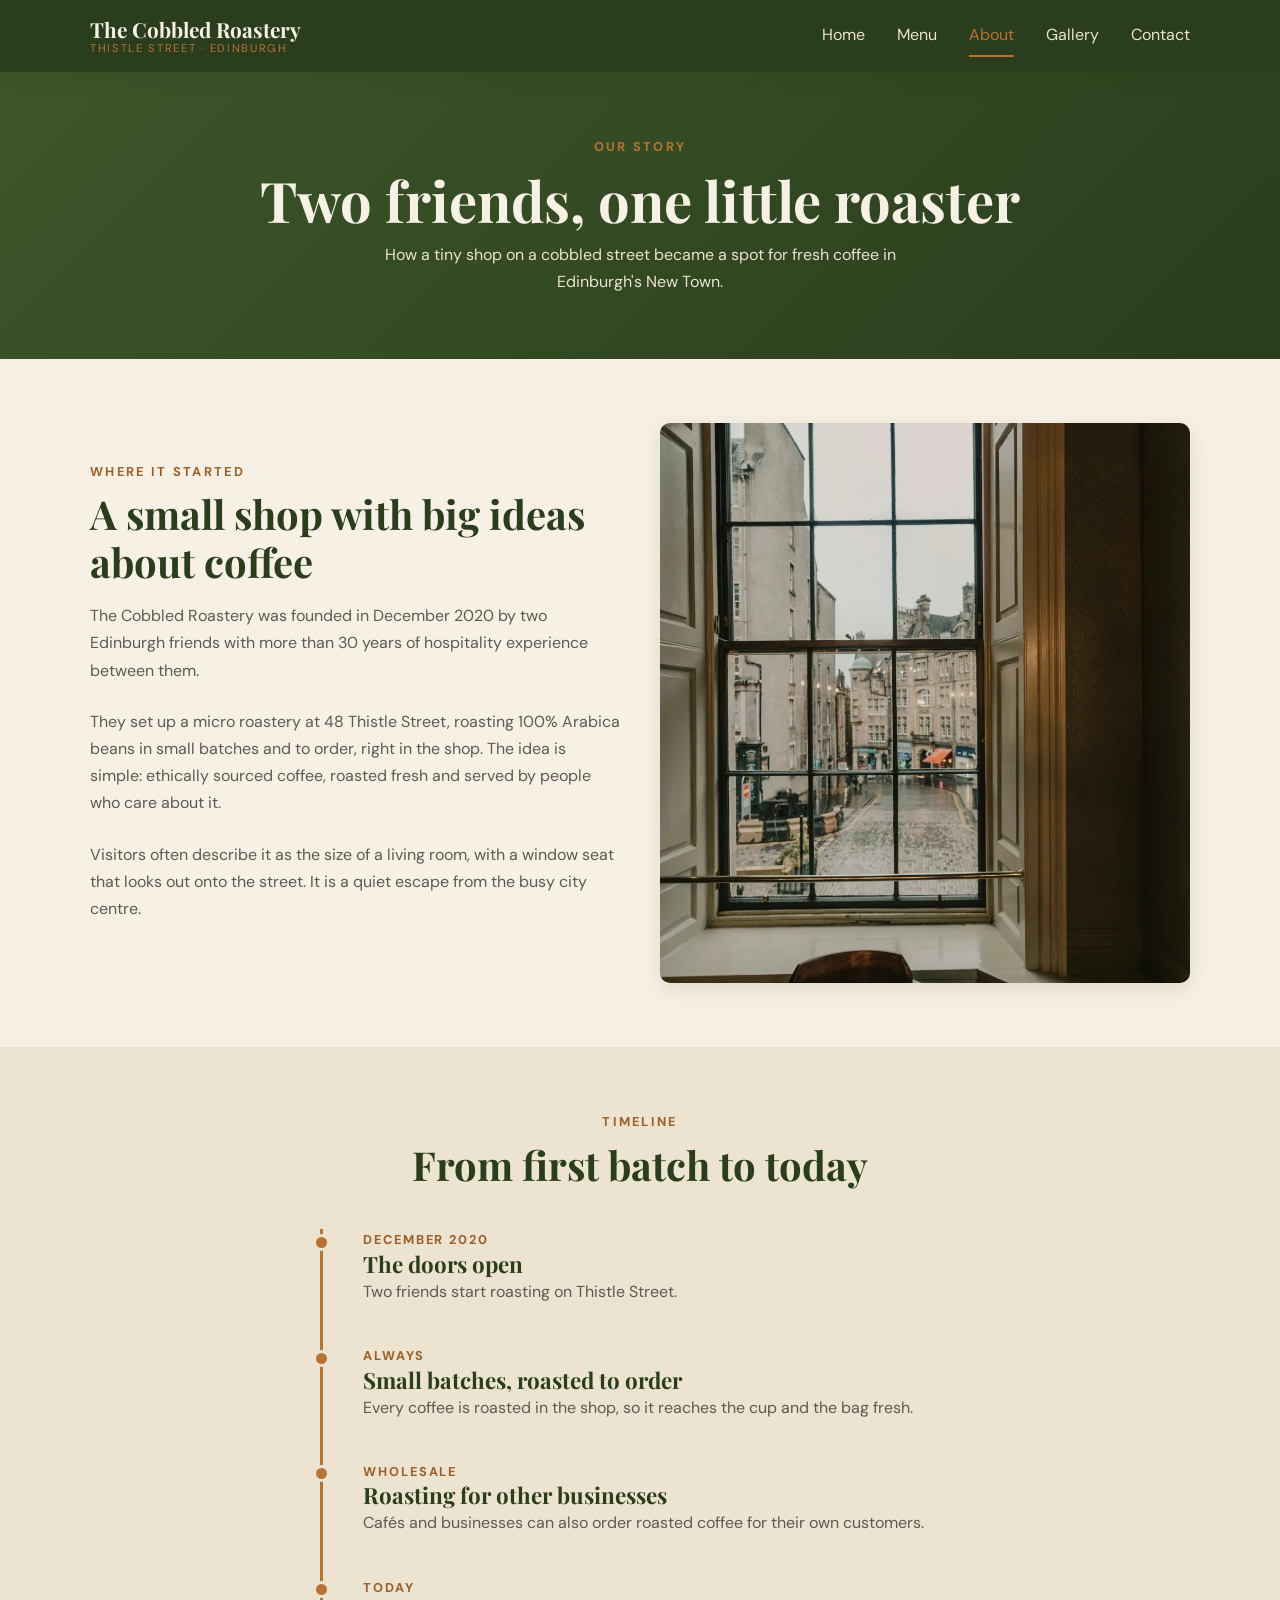
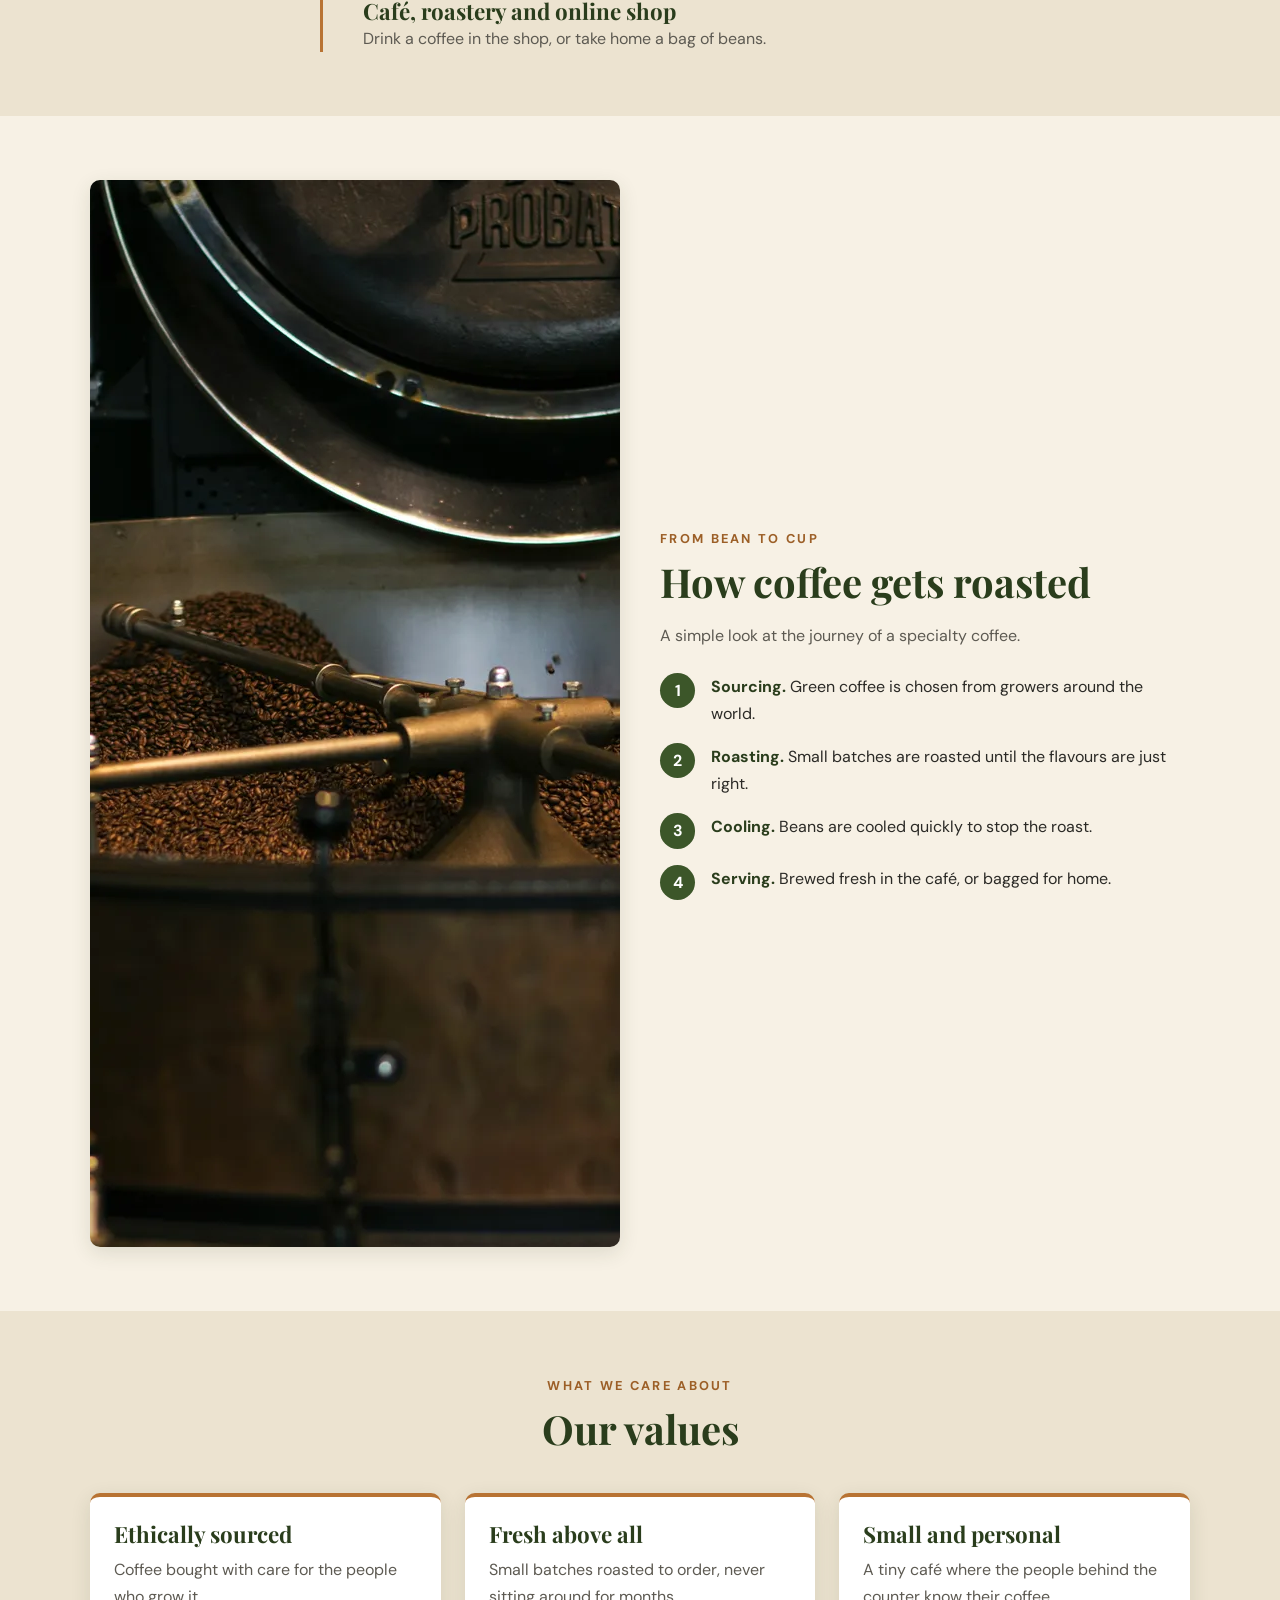
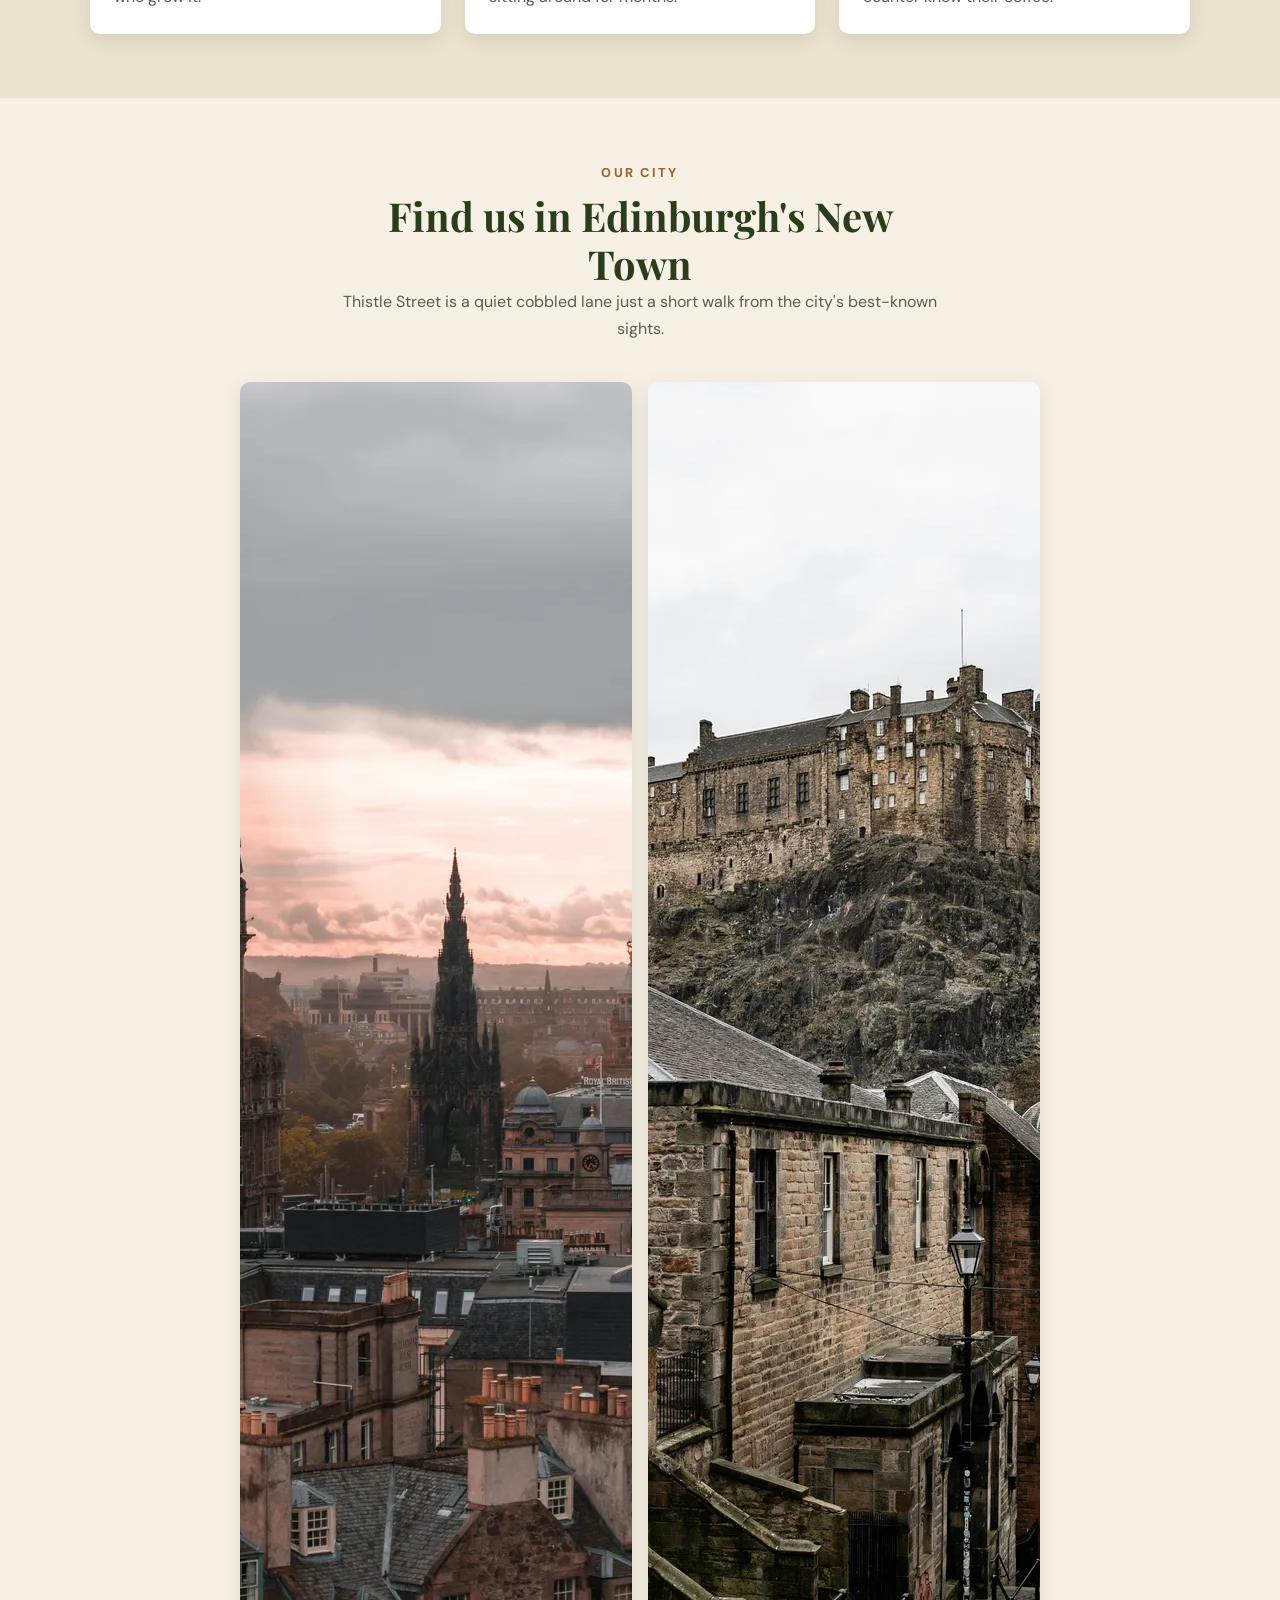
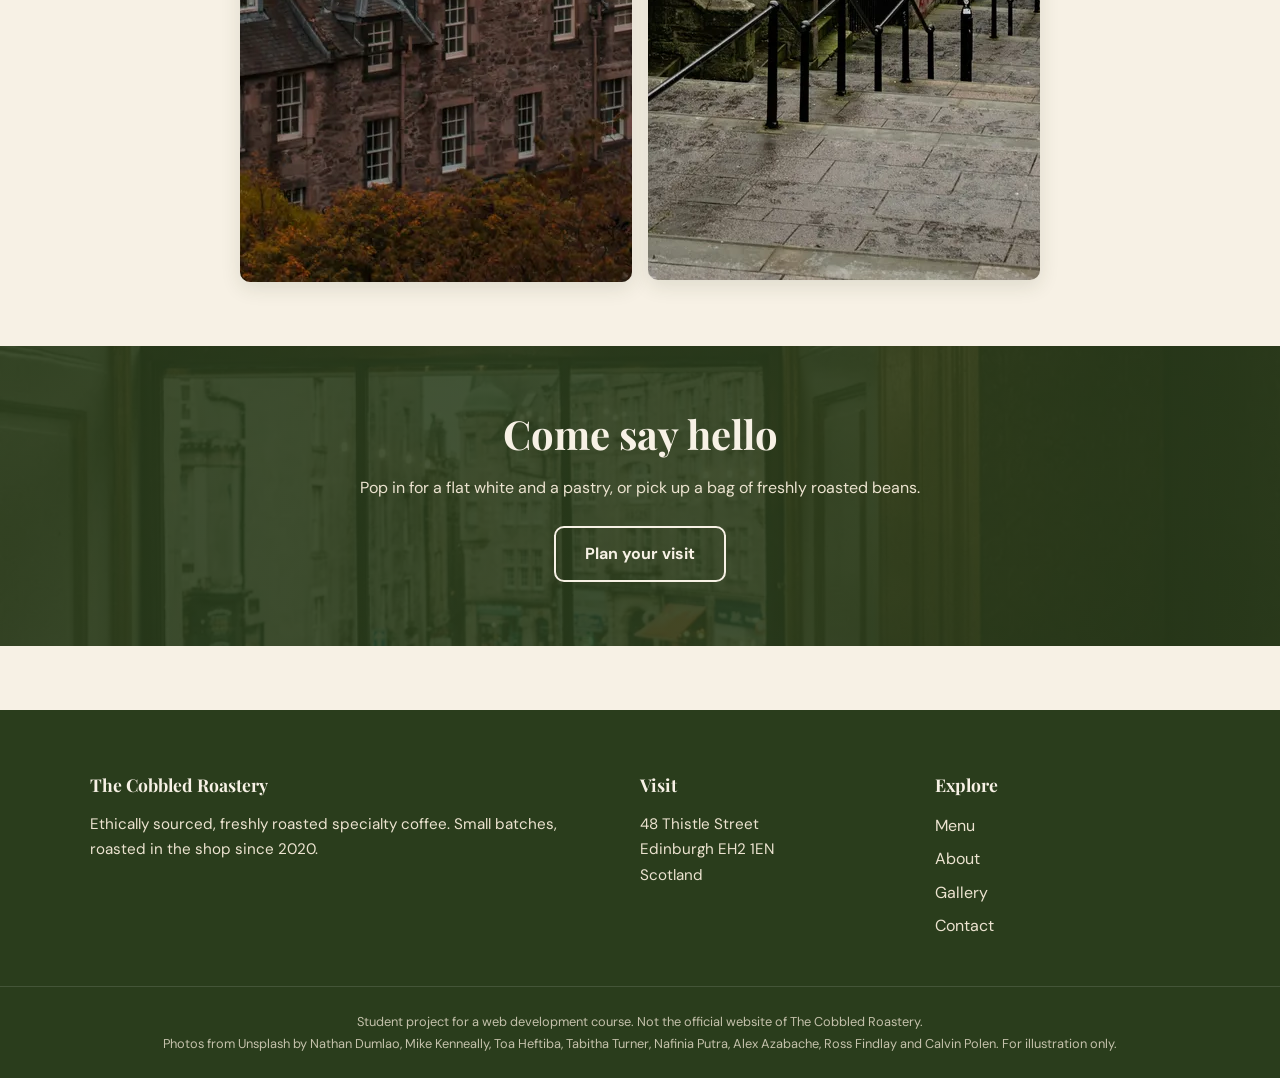
==== about.html @ 69ea2d28 "Add gallery page with CSS-only lightbox" ====
<!DOCTYPE html>
<html lang="en">
<head>
  <meta charset="UTF-8">
  <meta name="viewport" content="width=device-width, initial-scale=1.0">
  <meta name="description" content="The story of The Cobbled Roastery: a micro roastery and café on Thistle Street, Edinburgh, founded in 2020.">
  <title>About | The Cobbled Roastery</title>

  <link rel="preconnect" href="https://fonts.googleapis.com">
  <link rel="preconnect" href="https://fonts.gstatic.com" crossorigin>
  <link href="https://fonts.googleapis.com/css2?family=DM+Sans:wght@400;500;700&family=Playfair+Display:wght@500;700&display=swap" rel="stylesheet">

  <link rel="stylesheet" href="css/style.css">
</head>
<body>
  <a href="#main" class="skip-link">Skip to content</a>

  <header class="site-header">
    <div class="container nav">
      <a href="index.html" class="logo">
        <span class="logo__name">The Cobbled Roastery</span>
        <span class="logo__tag">Thistle Street · Edinburgh</span>
      </a>

      <input type="checkbox" id="nav-toggle" class="nav-toggle" aria-label="Toggle menu">
      <label for="nav-toggle" class="nav-burger">
        <span></span><span></span><span></span>
      </label>

      <nav class="nav-links" aria-label="Main navigation">
        <ul>
          <li><a href="index.html">Home</a></li>
          <li><a href="menu.html">Menu</a></li>
          <li><a href="about.html" aria-current="page">About</a></li>
          <li><a href="gallery.html">Gallery</a></li>
          <li><a href="contact.html">Contact</a></li>
        </ul>
      </nav>
    </div>
  </header>

  <main id="main">

    <section class="page-hero">
      <div class="container">
        <p class="eyebrow">Our story</p>
        <h1>Two friends, one little roaster</h1>
        <p>How a tiny shop on a cobbled street became a spot for fresh coffee in Edinburgh's New Town.</p>
      </div>
    </section>

    <!-- HİKÂYE -->
    <section class="section">
      <div class="container split split--reverse">
        <figure class="split__media split__media--tall">
          <img src="images/gallery/window-view.webp"
               alt="A café window looking out over a rainy cobbled street in Edinburgh"
               width="1000" height="1500" loading="lazy">
        </figure>
        <div class="split__text">
          <p class="eyebrow">Where it started</p>
          <h2>A small shop with big ideas about coffee</h2>
          <p>The Cobbled Roastery was founded in December 2020 by two Edinburgh friends with more than 30 years of hospitality experience between them.</p>
          <p>They set up a micro roastery at 48 Thistle Street, roasting 100% Arabica beans in small batches and to order, right in the shop. The idea is simple: ethically sourced coffee, roasted fresh and served by people who care about it.</p>
          <p>Visitors often describe it as the size of a living room, with a window seat that looks out onto the street. It is a quiet escape from the busy city centre.</p>
        </div>
      </div>
    </section>

    <!-- ZAMAN ÇİZELGESİ -->
    <section class="section section--alt">
      <div class="container">
        <header class="section__head">
          <p class="eyebrow">Timeline</p>
          <h2>From first batch to today</h2>
        </header>

        <ol class="timeline">
          <li>
            <time datetime="2020-12" class="timeline__date">December 2020</time>
            <h3>The doors open</h3>
            <p>Two friends start roasting on Thistle Street.</p>
          </li>
          <li>
            <span class="timeline__date">Always</span>
            <h3>Small batches, roasted to order</h3>
            <p>Every coffee is roasted in the shop, so it reaches the cup and the bag fresh.</p>
          </li>
          <li>
            <span class="timeline__date">Wholesale</span>
            <h3>Roasting for other businesses</h3>
            <p>Cafés and businesses can also order roasted coffee for their own customers.</p>
          </li>
          <li>
            <span class="timeline__date">Today</span>
            <h3>Café, roastery and online shop</h3>
            <p>Drink a coffee in the shop, or take home a bag of beans.</p>
          </li>
        </ol>
      </div>
    </section>

    <!-- KAVURMA SÜRECİ -->
    <section class="section">
      <div class="container split">
        <figure class="split__media">
          <img src="images/gallery/roaster-cooling-tray.webp"
               alt="Roasted coffee beans being stirred in a roaster's cooling tray"
               width="1600" height="1067" loading="lazy">
        </figure>
        <div class="split__text">
          <p class="eyebrow">From bean to cup</p>
          <h2>How coffee gets roasted</h2>
          <p>A simple look at the journey of a specialty coffee.</p>
          <ol class="steps">
            <li><span><strong>Sourcing.</strong> Green coffee is chosen from growers around the world.</span></li>
            <li><span><strong>Roasting.</strong> Small batches are roasted until the flavours are just right.</span></li>
            <li><span><strong>Cooling.</strong> Beans are cooled quickly to stop the roast.</span></li>
            <li><span><strong>Serving.</strong> Brewed fresh in the café, or bagged for home.</span></li>
          </ol>
        </div>
      </div>
    </section>

    <!-- DEĞERLER -->
    <section class="section section--alt">
      <div class="container">
        <header class="section__head">
          <p class="eyebrow">What we care about</p>
          <h2>Our values</h2>
        </header>

        <div class="card-grid">
          <article class="card">
            <h3>Ethically sourced</h3>
            <p>Coffee bought with care for the people who grow it.</p>
          </article>
          <article class="card">
            <h3>Fresh above all</h3>
            <p>Small batches roasted to order, never sitting around for months.</p>
          </article>
          <article class="card">
            <h3>Small and personal</h3>
            <p>A tiny café where the people behind the counter know their coffee.</p>
          </article>
        </div>
      </div>
    </section>

    <!-- EDİNBURGH -->
    <section class="section">
      <div class="container">
        <header class="section__head">
          <p class="eyebrow">Our city</p>
          <h2>Find us in Edinburgh's New Town</h2>
          <p>Thistle Street is a quiet cobbled lane just a short walk from the city's best-known sights.</p>
        </header>

        <div class="duo">
          <img src="images/gallery/edinburgh-skyline.webp"
               alt="Edinburgh's rooftops and spires at sunset under a cloudy pink sky"
               width="1000" height="1500" loading="lazy">
          <img src="images/gallery/edinburgh-castle.webp"
               alt="Edinburgh Castle on its rock seen from a stone stairway"
               width="1000" height="1498" loading="lazy">
        </div>
      </div>
    </section>

    <!-- ÇAĞRI -->
    <section class="story">
      <div class="container story__inner">
        <h2>Come say hello</h2>
        <p>Pop in for a flat white and a pastry, or pick up a bag of freshly roasted beans.</p>
        <a href="contact.html" class="btn btn--light">Plan your visit</a>
      </div>
    </section>

  </main>

  <footer class="site-footer">
    <div class="container footer-grid">
      <div>
        <h3>The Cobbled Roastery</h3>
        <p>Ethically sourced, freshly roasted specialty coffee. Small batches, roasted in the shop since 2020.</p>
      </div>
      <div>
        <h3>Visit</h3>
        <address>48 Thistle Street<br>Edinburgh EH2 1EN<br>Scotland</address>
      </div>
      <div>
        <h3>Explore</h3>
        <ul>
          <li><a href="menu.html">Menu</a></li>
          <li><a href="about.html">About</a></li>
          <li><a href="gallery.html">Gallery</a></li>
          <li><a href="contact.html">Contact</a></li>
        </ul>
      </div>
    </div>
    <div class="footer-bottom">
      <p>Student project for a web development course. Not the official website of The Cobbled Roastery.</p>
      <p>Photos from Unsplash by Nathan Dumlao, Mike Kenneally, Toa Heftiba, Tabitha Turner, Nafinia Putra, Alex Azabache, Ross Findlay and Calvin Polen. For illustration only.</p>
    </div>
  </footer>
</body>
</html>
---- css/style.css ----
/* ========== 1. DEĞİŞKENLER ========== */
:root {
  /* Renkler */
  --green-900: #2a3d1c;
  --green-700: #3c5629;
  --cream-100: #f7f1e5;
  --cream-200: #ece3d0;
  --copper-500: #b87333;
  --copper-600: #9c5f27;
  --ink: #2b2a26;
  --ink-soft: #5d5a52;
  --white: #ffffff;

  /* Fontlar */
  --font-heading: "Playfair Display", Georgia, serif;
  --font-body: "DM Sans", system-ui, sans-serif;

  /* Boşluklar */
  --space-1: 0.5rem;
  --space-2: 1rem;
  --space-3: 1.5rem;
  --space-4: 2.5rem;
  --space-5: 4rem;

  /* Diğer */
  --radius: 10px;
  --shadow: 0 6px 20px rgba(42, 61, 28, 0.12);
  --transition: 0.25s ease;
}

/* ========== 2. RESET ========== */
*,
*::before,
*::after {
  box-sizing: border-box;
  margin: 0;
  padding: 0;
}

html {
  scroll-behavior: smooth;
}

img {
  max-width: 100%;
  display: block;
}

a {
  color: inherit;
  text-decoration: none;
}

ul {
  list-style: none;
}

/* ========== 3. TEMEL TİPOGRAFİ ========== */
body {
  font-family: var(--font-body);
  font-size: 1rem;
  line-height: 1.7;
  color: var(--ink);
  background-color: var(--cream-100);
}

h1, h2, h3 {
  font-family: var(--font-heading);
  color: var(--green-900);
  line-height: 1.2;
}

h1 { font-size: clamp(2.2rem, 5vw, 3.5rem); }
h2 { font-size: clamp(1.8rem, 4vw, 2.5rem); }
h3 { font-size: 1.4rem; }

p {
  color: var(--ink-soft);
}

/* ========== 4. ORTAK YARDIMCI SINIFLAR ========== */
.container {
  width: min(100% - 2rem, 1100px);
  margin-inline: auto;
}

.btn {
  display: inline-block;
  padding: 0.8rem 1.8rem;
  background-color: var(--copper-500);
  color: var(--white);
  font-weight: 700;
  border-radius: var(--radius);
  transition: background-color var(--transition), transform var(--transition);
}

.btn:hover {
  background-color: var(--copper-600);
  transform: translateY(-2px);
}

.btn--outline {
  background-color: transparent;
  color: var(--green-700);
  border: 2px solid var(--green-700);
}

.btn--outline:hover {
  background-color: var(--green-700);
  color: var(--white);
}
/* ========== 5. ERİŞİLEBİLİRLİK ========== */
.skip-link {
  position: absolute;
  left: -999px;
  top: 0;
  background: var(--green-900);
  color: var(--white);
  padding: 0.6rem 1rem;
  z-index: 200;
}

.skip-link:focus {
  left: 0;
}

:focus-visible {
  outline: 3px solid var(--copper-500);
  outline-offset: 3px;
}

/* ========== 6. HEADER / NAVBAR ========== */
.site-header {
  position: sticky;
  top: 0;
  z-index: 100;
  background-color: var(--green-900);
  box-shadow: var(--shadow);
}

.nav {
  display: flex;
  align-items: center;
  justify-content: space-between;
  min-height: 72px;
}

.logo {
  display: flex;
  flex-direction: column;
  line-height: 1.2;
}

.logo__name {
  font-family: var(--font-heading);
  font-size: 1.3rem;
  font-weight: 700;
  color: var(--cream-100);
}

.logo__tag {
  font-size: 0.7rem;
  letter-spacing: 0.15em;
  text-transform: uppercase;
  color: var(--copper-500);
}

/* Mobil: hamburger butonu */
.nav-toggle {
  position: absolute;
  opacity: 0;
  pointer-events: none;
}

.nav-burger {
  display: flex;
  flex-direction: column;
  gap: 5px;
  padding: 10px;
  cursor: pointer;
}

.nav-burger span {
  width: 26px;
  height: 3px;
  background-color: var(--cream-100);
  border-radius: 2px;
  transition: transform var(--transition), opacity var(--transition);
}

.nav-toggle:focus-visible + .nav-burger {
  outline: 3px solid var(--copper-500);
  outline-offset: 3px;
}

/* Mobil: açılır menü (başta kapalı) */
.nav-links {
  position: absolute;
  top: 100%;
  left: 0;
  right: 0;
  background-color: var(--green-900);
  max-height: 0;
  overflow: hidden;
  transition: max-height 0.35s ease;
}

.nav-links ul {
  display: flex;
  flex-direction: column;
  padding: 0 1rem 1rem;
}

.nav-links a {
  display: block;
  padding: 0.8rem 0;
  color: var(--cream-200);
  border-bottom: 1px solid rgba(255, 255, 255, 0.1);
  transition: color var(--transition);
}

.nav-links a:hover,
.nav-links a[aria-current="page"] {
  color: var(--copper-500);
}

/* Checkbox işaretlenince menü açılır, hamburger X olur */
.nav-toggle:checked ~ .nav-links {
  max-height: 400px;
}

.nav-toggle:checked + .nav-burger span:nth-child(1) {
  transform: translateY(8px) rotate(45deg);
}

.nav-toggle:checked + .nav-burger span:nth-child(2) {
  opacity: 0;
}

.nav-toggle:checked + .nav-burger span:nth-child(3) {
  transform: translateY(-8px) rotate(-45deg);
}

/* Masaüstü: hamburger gizlenir, linkler yan yana dizilir */
@media (min-width: 768px) {
  .nav-burger {
    display: none;
  }

  .nav-links {
    position: static;
    max-height: none;
    overflow: visible;
  }

  .nav-links ul {
    flex-direction: row;
    gap: 2rem;
    padding: 0;
  }

  .nav-links a {
    padding: 0.4rem 0;
    border-bottom: 2px solid transparent;
  }

  .nav-links a:hover,
  .nav-links a[aria-current="page"] {
    border-bottom-color: var(--copper-500);
  }
}

/* ========== 7. FOOTER ========== */
.site-footer {
  background-color: var(--green-900);
  color: var(--cream-200);
  margin-top: var(--space-5);
  padding-top: var(--space-5);
}

.site-footer h3 {
  color: var(--cream-100);
  font-size: 1.1rem;
  margin-bottom: var(--space-2);
}

.site-footer p,
.site-footer address {
  color: var(--cream-200);
  font-size: 0.95rem;
  font-style: normal;
}

.site-footer li {
  margin-bottom: 0.4rem;
}

.site-footer a:hover {
  color: var(--copper-500);
}

.footer-grid {
  display: grid;
  gap: var(--space-4);
}

.footer-bottom {
  margin-top: var(--space-4);
  padding: var(--space-3) 1rem;
  text-align: center;
  border-top: 1px solid rgba(255, 255, 255, 0.12);
}

.footer-bottom p {
  font-size: 0.8rem;
  opacity: 0.8;
}

@media (min-width: 768px) {
  .footer-grid {
    grid-template-columns: 2fr 1fr 1fr;
  }
}

/* ========== 8. ORTAK BÖLÜM STİLLERİ ========== */
.section {
  padding-block: var(--space-5);
}

.section--alt {
  background-color: var(--cream-200);
}

.section__head {
  text-align: center;
  max-width: 600px;
  margin: 0 auto var(--space-4);
}

.section__more {
  text-align: center;
  margin-top: var(--space-4);
}

.eyebrow {
  font-size: 0.8rem;
  font-weight: 700;
  letter-spacing: 0.18em;
  text-transform: uppercase;
  color: var(--copper-600);
  margin-bottom: var(--space-1);
}

/* ========== 9. HERO ========== */
.hero {
  display: flex;
  align-items: center;
  min-height: 80vh;
    background-color: var(--green-900);
  background:
    linear-gradient(rgba(42, 61, 28, 0.78), rgba(42, 61, 28, 0.88)),
    url("../images/hero/hero-beans.webp") center / cover no-repeat;
}

.hero h1 {
  color: var(--cream-100);
  margin-bottom: var(--space-2);
}

.hero .eyebrow {
  color: var(--copper-500);
}

.hero__content {
  max-width: 760px;
}

.hero__lead {
  color: var(--cream-200);
  font-size: 1.15rem;
  margin-bottom: var(--space-3);
}

.hero__actions {
  display: flex;
  flex-wrap: wrap;
  gap: var(--space-2);
  justify-content: center;
}

.btn--light {
  background-color: transparent;
  color: var(--cream-100);
  border: 2px solid var(--cream-100);
}

.btn--light:hover {
  background-color: var(--cream-100);
  color: var(--green-900);
}

/* ========== 10. KARTLAR ========== */
.card-grid {
  display: grid;
  gap: var(--space-3);
}

.card {
  background-color: var(--white);
  padding: var(--space-3);
  border-radius: var(--radius);
  box-shadow: var(--shadow);
  border-top: 4px solid var(--copper-500);
  transition: transform var(--transition);
}

.card:hover {
  transform: translateY(-6px);
}

.card h3 {
  margin-bottom: var(--space-1);
}

.card address {
  font-style: normal;
  color: var(--ink-soft);
}

.bean__origin {
  display: inline-block;
  font-size: 0.75rem;
  font-weight: 700;
  letter-spacing: 0.12em;
  text-transform: uppercase;
  color: var(--green-700);
  background-color: var(--cream-200);
  padding: 0.2rem 0.7rem;
  border-radius: 999px;
  margin-bottom: var(--space-1);
}

/* ========== 11. HİKÂYE BANDI ========== */
.story {
    background-color: var(--green-700);
  background:
    linear-gradient(rgba(42, 61, 28, 0.85), rgba(42, 61, 28, 0.85)),
    url("../images/gallery/window-view.webp") center / cover no-repeat;
  color: var(--cream-100);
  padding-block: var(--space-5);
  text-align: center;
}

.story__inner {
  max-width: 720px;
}

.story h2 {
  color: var(--cream-100);
  margin-bottom: var(--space-2);
}

.story p {
  color: var(--cream-200);
  margin-bottom: var(--space-3);
}

/* ========== 12. TABLET/MASAÜSTÜ ========== */
@media (min-width: 768px) {
  .card-grid {
    grid-template-columns: repeat(3, 1fr);
  }
}
/* ========== 13. YAN YANA BÖLÜM VE GALERİ ÖNİZLEME ========== */
.split {
  display: grid;
  gap: var(--space-4);
  align-items: center;
}

.split__media img {
  width: 100%;
  aspect-ratio: 4 / 3;
  object-fit: cover;
  border-radius: var(--radius);
  box-shadow: var(--shadow);
}

.split__text h2 {
  margin-bottom: var(--space-2);
}

.split__text p:not(.eyebrow) {
  margin-bottom: var(--space-3);
}

.teaser {
  display: grid;
  grid-template-columns: repeat(3, 1fr);
  gap: var(--space-1);
}

.teaser img {
  width: 100%;
  aspect-ratio: 3 / 4;
  object-fit: cover;
  border-radius: var(--radius);
  transition: transform var(--transition);
}

.teaser img:hover {
  transform: scale(1.03);
}

@media (min-width: 768px) {
  .split {
    grid-template-columns: 1fr 1fr;
  }

  .teaser {
    gap: var(--space-2);
  }
}
/* ========== 14. SAYFA BAŞLIĞI (iç sayfalar) ========== */
html {
  scroll-padding-top: 90px; /* sabit nav'ın altında kalmasın */
}

.page-hero {
  background: linear-gradient(135deg, var(--green-700), var(--green-900));
  text-align: center;
  padding-block: var(--space-5);
}

.page-hero h1 {
  color: var(--cream-100);
  margin-bottom: var(--space-1);
}

.page-hero p {
  color: var(--cream-200);
  max-width: 560px;
  margin-inline: auto;
}

.page-hero .eyebrow {
  color: var(--copper-500);
}

/* ========== 15. MENÜ SAYFASI ========== */
.menu-nav ul {
  display: flex;
  flex-wrap: wrap;
  justify-content: center;
  gap: var(--space-1);
  margin-bottom: var(--space-5);
}

.menu-nav a {
  display: inline-block;
  padding: 0.5rem 1.2rem;
  border: 2px solid var(--green-700);
  border-radius: 999px;
  font-size: 0.9rem;
  font-weight: 700;
  color: var(--green-700);
  transition: background-color var(--transition), color var(--transition);
}

.menu-nav a:hover {
  background-color: var(--green-700);
  color: var(--white);
}

.menu-block {
  max-width: 760px;
  margin-inline: auto;
}

.menu-block + .menu-block {
  margin-top: var(--space-5);
}

.menu-block h2 {
  text-align: center;
  margin-bottom: var(--space-2);
}

.menu-item {
  display: flex;
  justify-content: space-between;
  align-items: baseline;
  gap: var(--space-2);
  padding-block: var(--space-2);
  border-bottom: 1px dashed rgba(43, 42, 38, 0.25);
}

.menu-item h3 {
  font-size: 1.15rem;
}

.menu-item p {
  font-size: 0.95rem;
}

.price {
  font-family: var(--font-heading);
  font-size: 1.15rem;
  font-weight: 700;
  color: var(--copper-600);
  white-space: nowrap;
}

.menu-extra {
  margin-top: var(--space-2);
  font-size: 0.9rem;
  font-style: italic;
  text-align: center;
}

.note {
  max-width: 760px;
  margin: var(--space-4) auto 0;
  padding: var(--space-2) var(--space-3);
  background-color: var(--cream-100);
  border-left: 4px solid var(--copper-500);
  border-radius: var(--radius);
  font-size: 0.9rem;
}
/* ========== 16. HAKKIMIZDA SAYFASI ========== */

/* Yan yana bölümde görseli/yazıyı ters çevirme (masaüstü) */
.split__media--tall img {
  aspect-ratio: 3 / 4;
  max-height: 560px;
}

.split__text p + p {
  margin-top: var(--space-2);
}

@media (min-width: 768px) {
  .split--reverse .split__media {
    order: 2;
  }
}

/* Zaman çizelgesi */
.timeline {
  position: relative;
  max-width: 640px;
  margin-inline: auto;
  padding-left: var(--space-4);
  border-left: 3px solid var(--copper-500);
  list-style: none;
}

.timeline li {
  position: relative;
  padding-bottom: var(--space-4);
}

.timeline li:last-child {
  padding-bottom: 0;
}

.timeline li::before {
  content: "";
  position: absolute;
  left: calc(-1 * var(--space-4) - 10px);
  top: 0.3rem;
  width: 17px;
  height: 17px;
  background-color: var(--copper-500);
  border: 3px solid var(--cream-200);
  border-radius: 50%;
}

.timeline__date {
  display: block;
  font-size: 0.8rem;
  font-weight: 700;
  letter-spacing: 0.15em;
  text-transform: uppercase;
  color: var(--copper-600);
}

/* Numaralı adımlar (CSS counter) */
.steps {
  list-style: none;
  counter-reset: step;
  display: grid;
  gap: var(--space-2);
  margin-top: var(--space-3);
}

.steps li {
  counter-increment: step;
  display: flex;
  gap: var(--space-2);
  align-items: flex-start;
}

.steps li::before {
  content: counter(step);
  flex-shrink: 0;
  display: grid;
  place-items: center;
  width: 2.2rem;
  height: 2.2rem;
  background-color: var(--green-700);
  color: var(--white);
  font-weight: 700;
  border-radius: 50%;
}

.steps strong {
  color: var(--green-900);
}

/* İki fotoğraf yan yana */
.duo {
  display: grid;
  grid-template-columns: 1fr 1fr;
  gap: var(--space-2);
  max-width: 800px;
  margin-inline: auto;
}

.duo img {
  width: 100%;
  aspect-ratio: 3 / 4;
  object-fit: cover;
  border-radius: var(--radius);
  box-shadow: var(--shadow);
}
/* ========== 17. GALERİ ========== */

/* Masonry benzeri düzen: CSS sütunları */
.gallery {
  columns: 2;
  column-gap: var(--space-2);
}

.gallery__item {
  display: block;
  margin-bottom: var(--space-2);
  break-inside: avoid;
  overflow: hidden;
  border-radius: var(--radius);
  box-shadow: var(--shadow);
}

.gallery__item img {
  width: 100%;
  height: auto;
  transition: transform 0.4s ease, filter 0.4s ease;
}

.gallery__item:hover img,
.gallery__item:focus-visible img {
  transform: scale(1.06);
  filter: brightness(1.08);
}

@media (min-width: 768px) {
  .gallery {
    columns: 3;
  }
}

/* ========== 18. LIGHTBOX (JS'siz, :target ile) ========== */
.lightbox {
  position: fixed;
  inset: 0;
  z-index: 300;
  display: none;
  align-items: center;
  justify-content: center;
  padding: var(--space-3);
  background-color: rgba(17, 22, 12, 0.93);
}

.lightbox:target {
  display: flex;
  animation: fade-in 0.25s ease;
}

@keyframes fade-in {
  from { opacity: 0; }
  to   { opacity: 1; }
}

/* Görselin dışına tıklayınca kapanması için tüm ekranı kaplayan link */
.lightbox__backdrop {
  position: absolute;
  inset: 0;
  cursor: zoom-out;
}

.lightbox figure {
  position: relative;
  max-width: min(92vw, 1000px);
  text-align: center;
}

.lightbox img {
  max-width: 100%;
  max-height: 80vh;
  margin-inline: auto;
  object-fit: contain;
  border-radius: var(--radius);
}

.lightbox figcaption {
  padding-top: var(--space-1);
  font-size: 0.9rem;
  color: var(--cream-200);
}

.lightbox__close,
.lightbox__nav {
  position: absolute;
  z-index: 2;
  display: grid;
  place-items: center;
  width: 3rem;
  height: 3rem;
  font-size: 2.2rem;
  line-height: 1;
  color: var(--cream-100);
  background-color: rgba(255, 255, 255, 0.12);
  border-radius: 50%;
  transition: background-color var(--transition);
}

.lightbox__close:hover,
.lightbox__nav:hover {
  background-color: var(--copper-500);
}

.lightbox__close {
  top: var(--space-2);
  right: var(--space-2);
}

.lightbox__nav {
  top: 50%;
  transform: translateY(-50%);
}

.lightbox__nav--prev { left: var(--space-1); }
.lightbox__nav--next { right: var(--space-1); }

/* ========== 19. HAREKET HASSASİYETİ ========== */
@media (prefers-reduced-motion: reduce) {
  * {
    animation: none !important;
    transition: none !important;
    scroll-behavior: auto !important;
  }
}
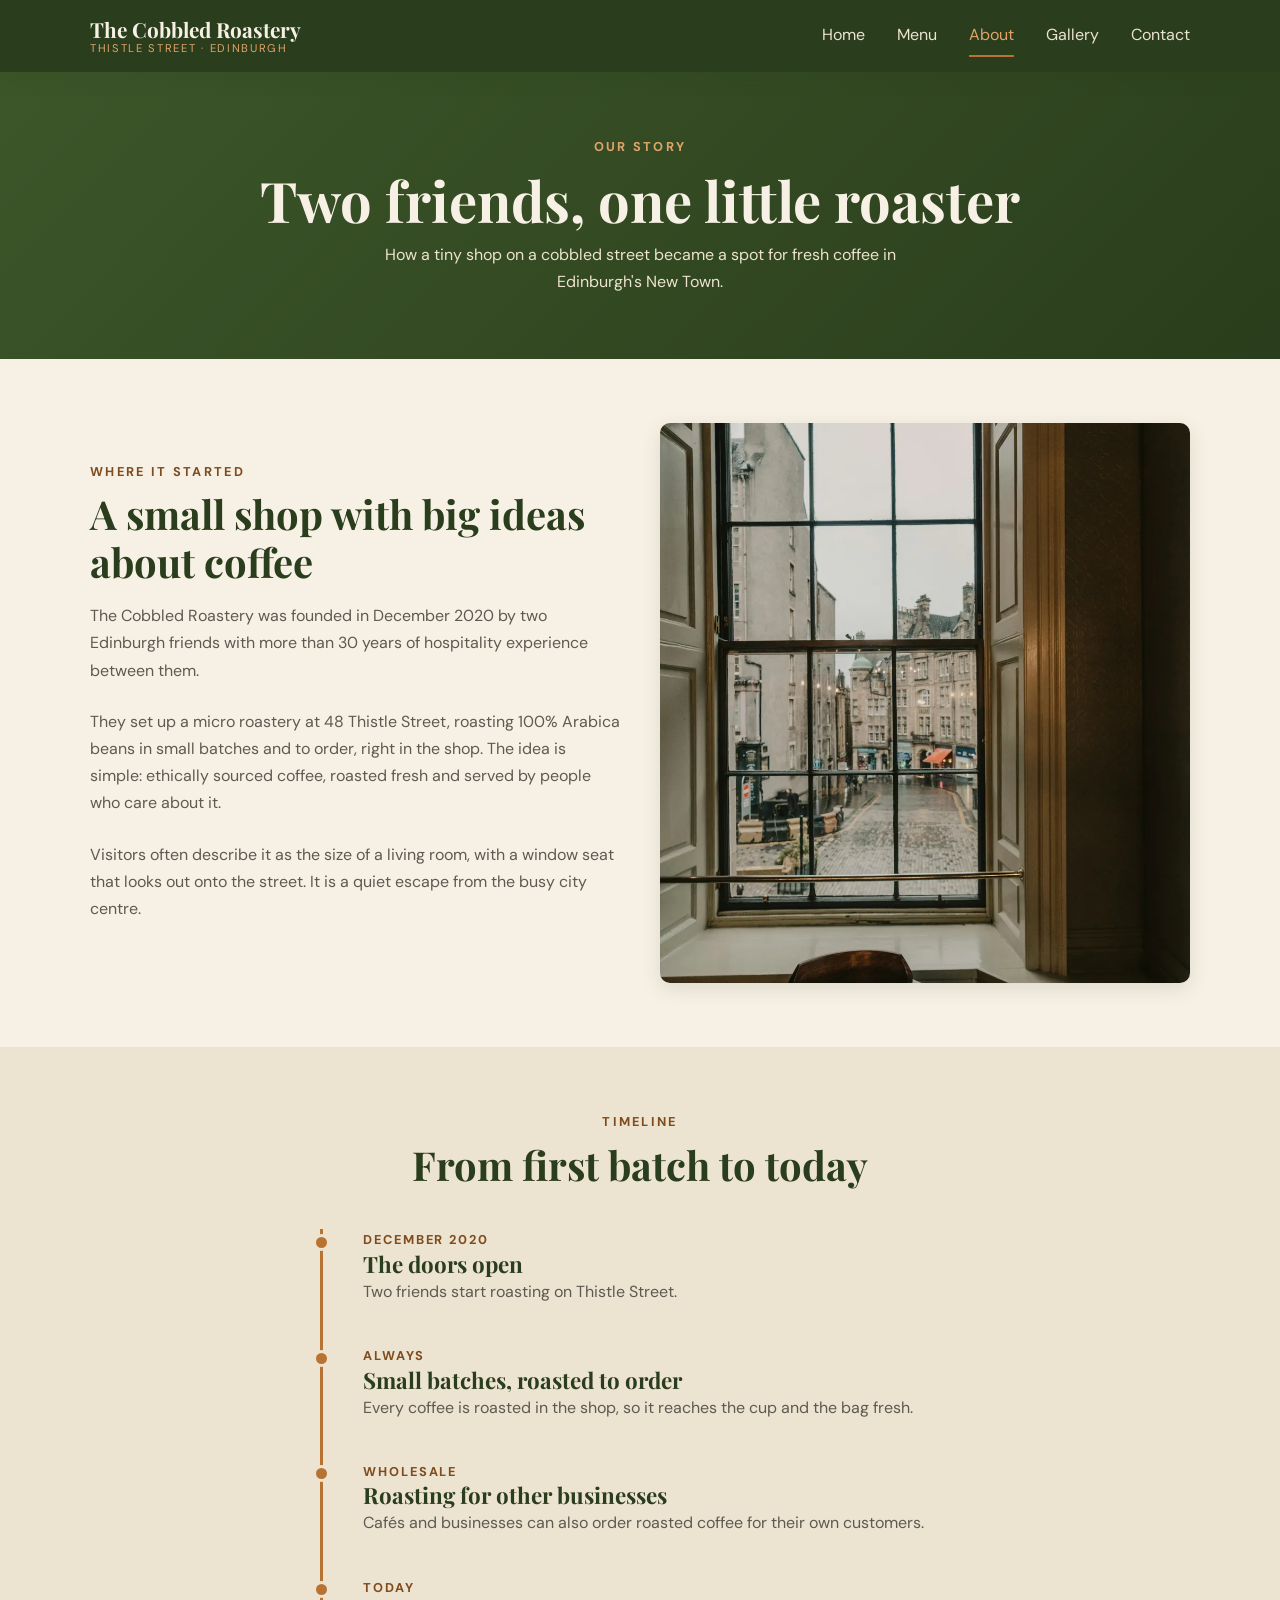
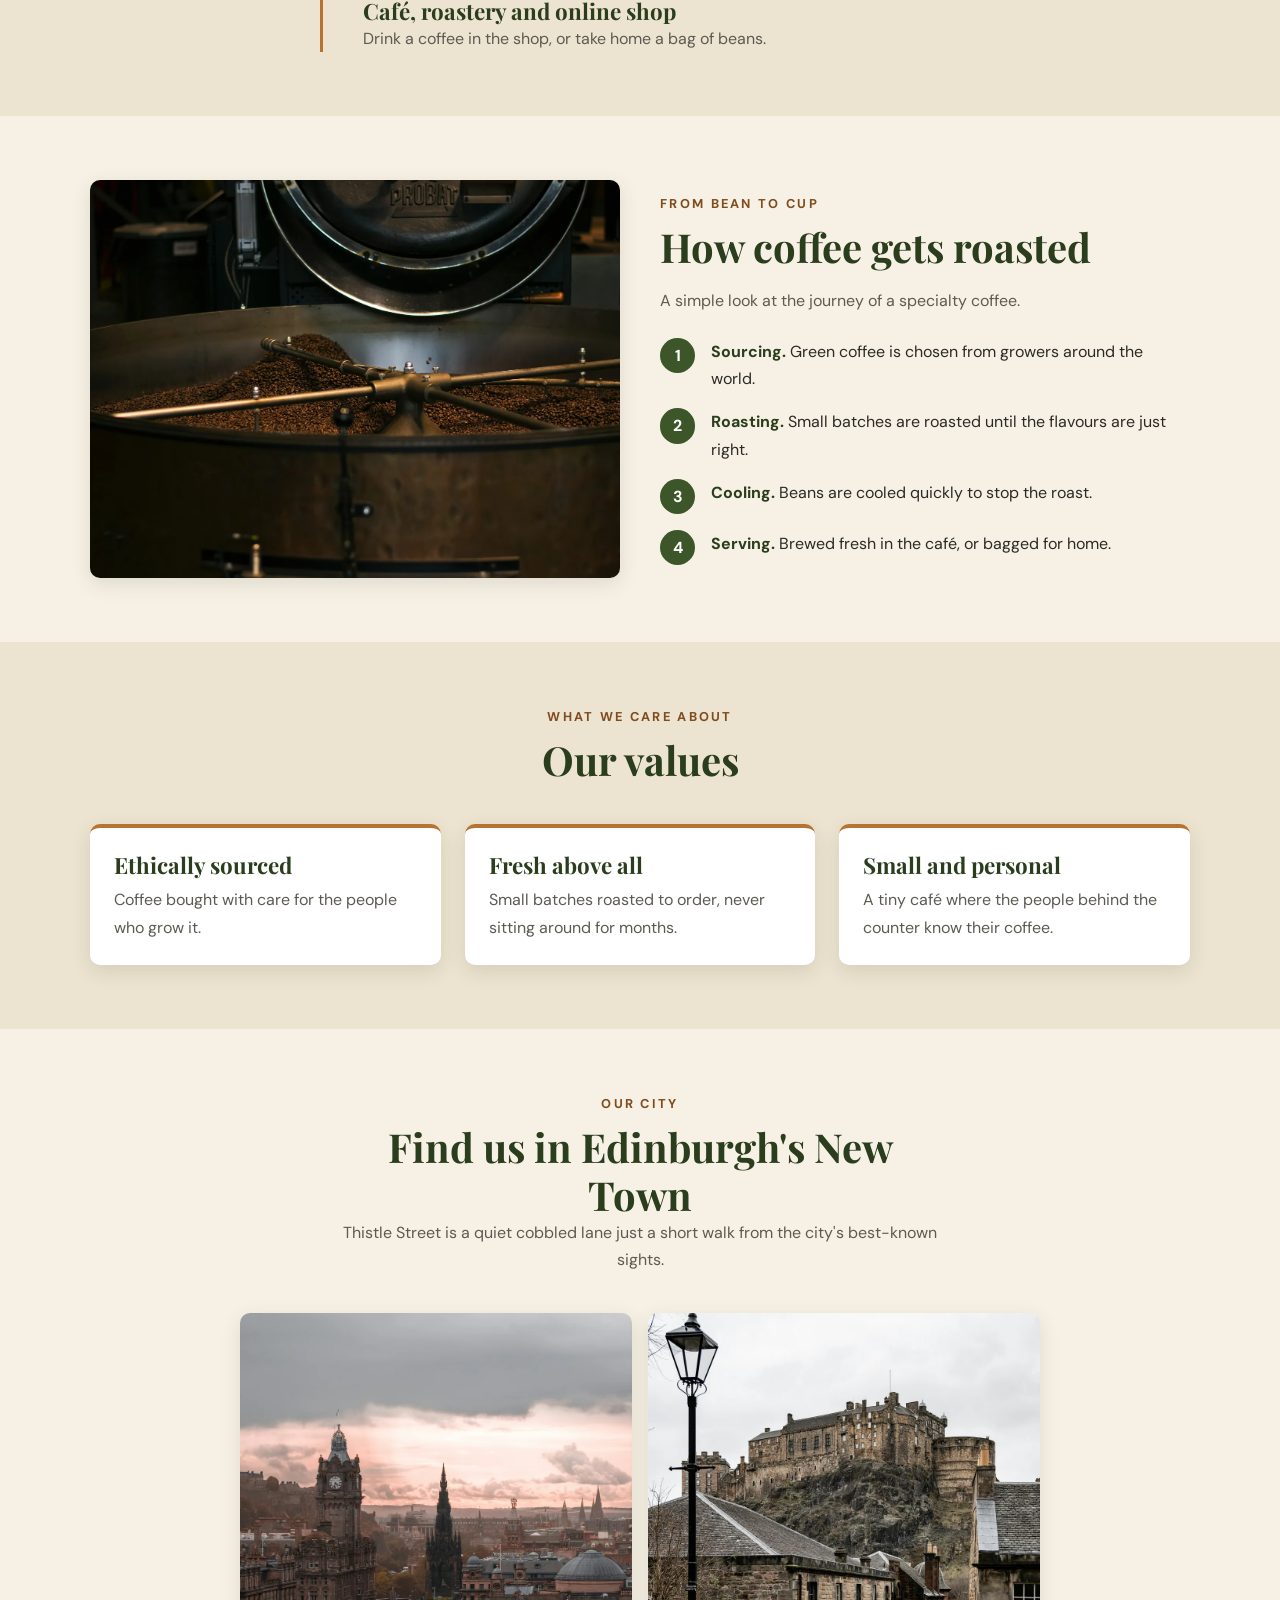
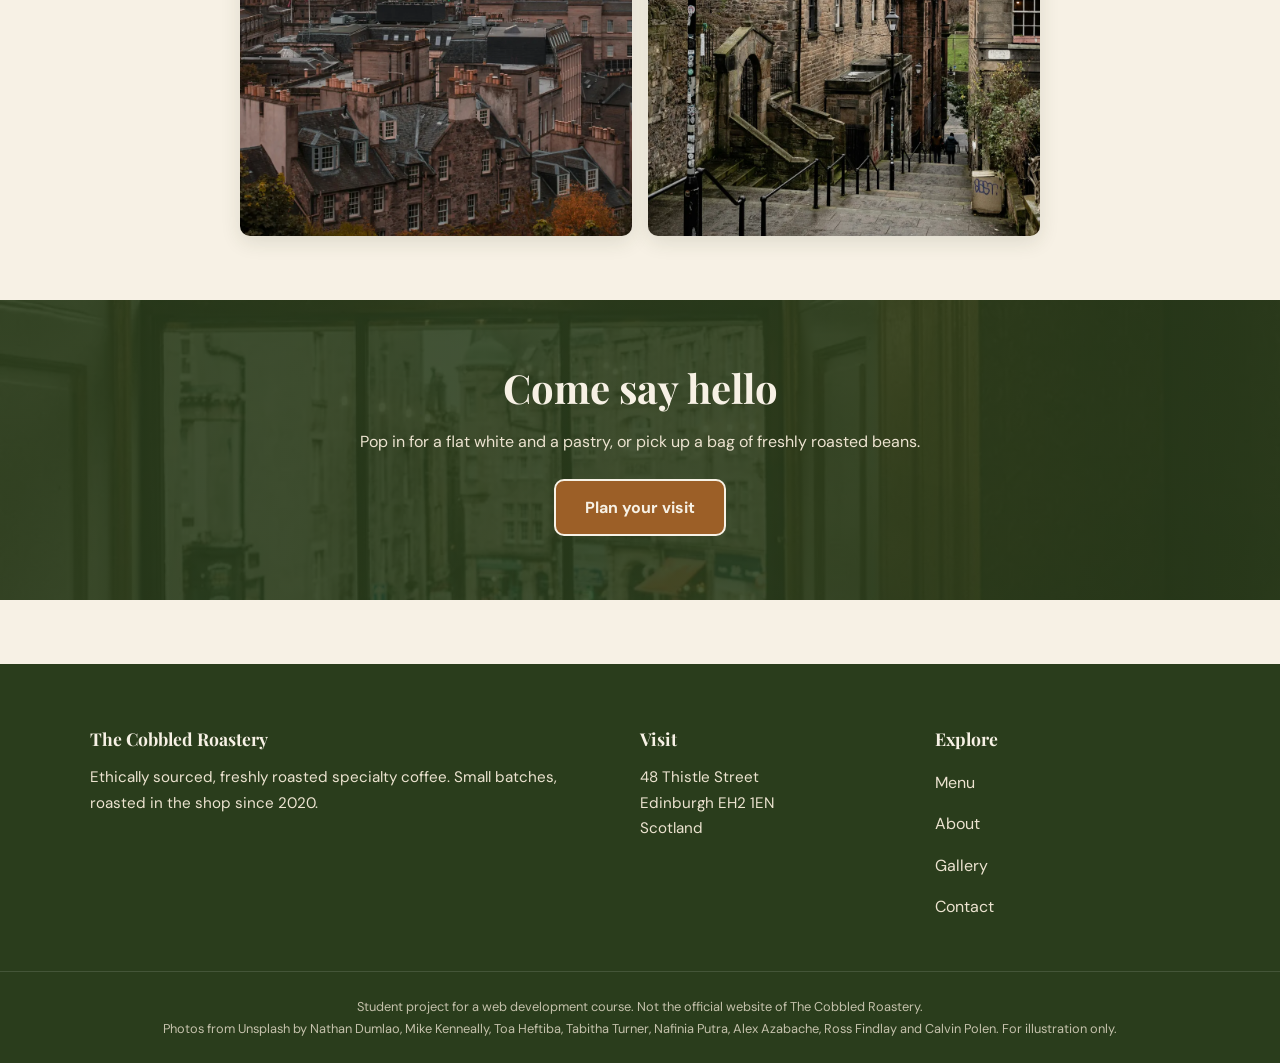
==== commit c02f3609: "Polish: favicon, meta tags, contrast fixes, scroll reveal" ====
--- a/about.html
+++ b/about.html
@@ -5,6 +5,12 @@
   <meta name="viewport" content="width=device-width, initial-scale=1.0">
   <meta name="description" content="The story of The Cobbled Roastery: a micro roastery and café on Thistle Street, Edinburgh, founded in 2020.">
   <title>About | The Cobbled Roastery</title>
+    <meta name="theme-color" content="#2a3d1c">
+  <link rel="icon" href="images/icons/favicon.svg" type="image/svg+xml">
+  <link rel="apple-touch-icon" href="images/icons/apple-touch-icon.png">
+  <meta property="og:type" content="website">
+  <meta property="og:title" content="About | The Cobbled Roastery | Specialty Coffee, Edinburgh">
+  <meta property="og:description" content="The story of The Cobbled Roastery: a micro roastery and café on Thistle Street, Edinburgh, founded in 2020.">
 
   <link rel="preconnect" href="https://fonts.googleapis.com">
   <link rel="preconnect" href="https://fonts.gstatic.com" crossorigin>
--- a/css/style.css
+++ b/css/style.css
@@ -7,6 +7,8 @@
   --cream-200: #ece3d0;
   --copper-500: #b87333;
   --copper-600: #9c5f27;
+    --copper-300: #e0a46a; 
+  --copper-700: #7f4c1e; 
   --ink: #2b2a26;
   --ink-soft: #5d5a52;
   --white: #ffffff;
@@ -859,4 +861,374 @@
     transition: none !important;
     scroll-behavior: auto !important;
   }
+}
+/* ========== 20. İLETİŞİM SAYFASI ========== */
+.contact-grid {
+  display: grid;
+  gap: var(--space-4);
+  align-items: start;
+}
+
+@media (min-width: 768px) {
+  .contact-grid {
+    grid-template-columns: 1fr 1fr;
+  }
+}
+
+.contact-info h2 {
+  margin-bottom: var(--space-2);
+}
+
+.contact-info address {
+  font-style: normal;
+  margin-bottom: var(--space-3);
+  color: var(--ink-soft);
+}
+
+.contact-info > p {
+  margin-bottom: var(--space-2);
+}
+
+/* Çalışma saatleri tablosu */
+.hours {
+  width: 100%;
+  margin-bottom: var(--space-1);
+  border-collapse: collapse;
+  background-color: var(--white);
+  border-radius: var(--radius);
+  overflow: hidden;
+  box-shadow: var(--shadow);
+}
+
+.hours caption {
+  /* Başlık ekran okuyucular için var, görsel olarak gizli */
+  position: absolute;
+  width: 1px;
+  height: 1px;
+  overflow: hidden;
+  clip-path: inset(50%);
+}
+
+.hours th,
+.hours td {
+  padding: 0.8rem 1rem;
+  text-align: left;
+  border-bottom: 1px solid var(--cream-200);
+}
+
+.hours thead th {
+  background-color: var(--green-900);
+  color: var(--cream-100);
+  font-size: 0.85rem;
+  letter-spacing: 0.1em;
+  text-transform: uppercase;
+}
+
+.hours tbody th {
+  font-weight: 500;
+  color: var(--ink);
+}
+
+.hours tbody tr:last-child th,
+.hours tbody tr:last-child td {
+  border-bottom: 0;
+}
+
+.hours__note {
+  font-size: 0.85rem;
+  margin-bottom: var(--space-3);
+}
+
+/* Harita */
+.map {
+  border-radius: var(--radius);
+  overflow: hidden;
+  box-shadow: var(--shadow);
+}
+
+.map iframe {
+  display: block;
+  width: 100%;
+  aspect-ratio: 4 / 3;
+  border: 0;
+}
+
+/* ========== 21. FORM ========== */
+.form {
+  display: grid;
+  gap: var(--space-3);
+  padding: var(--space-4);
+  background-color: var(--white);
+  border-radius: var(--radius);
+  box-shadow: var(--shadow);
+  border-top: 4px solid var(--copper-500);
+}
+
+.field {
+  display: grid;
+  gap: 0.4rem;
+}
+
+.field label {
+  font-size: 0.85rem;
+  font-weight: 700;
+  letter-spacing: 0.05em;
+  color: var(--green-900);
+}
+
+.field input,
+.field select,
+.field textarea {
+  width: 100%;
+  padding: 0.75rem 1rem;
+  font: inherit;
+  color: var(--ink);
+  background-color: var(--cream-100);
+  border: 2px solid var(--cream-200);
+  border-radius: var(--radius);
+  transition: border-color var(--transition), background-color var(--transition);
+}
+
+.field textarea {
+  resize: vertical;
+}
+
+.field input:focus,
+.field select:focus,
+.field textarea:focus {
+  outline: none;
+  background-color: var(--white);
+  border-color: var(--green-700);
+}
+
+/* Geçersiz alan: sadece kullanıcı yazıp bıraktıktan sonra kırmızı olur */
+.field input:user-invalid,
+.field textarea:user-invalid {
+  border-color: #b3261e;
+}
+
+/* <button> için .btn düzeltmesi */
+button.btn {
+  border: 0;
+  cursor: pointer;
+  font: inherit;
+  font-weight: 700;
+}
+
+.note--small {
+  max-width: none;
+  margin-top: var(--space-3);
+}
+
+/* ========== 22. SSS (details/summary) ========== */
+.faq {
+  max-width: 760px;
+  margin-inline: auto;
+  display: grid;
+  gap: var(--space-1);
+}
+
+.faq details {
+  background-color: var(--white);
+  border-radius: var(--radius);
+  box-shadow: var(--shadow);
+}
+
+.faq summary {
+  position: relative;
+  padding: var(--space-2) 3rem var(--space-2) var(--space-3);
+  font-weight: 700;
+  color: var(--green-900);
+  cursor: pointer;
+  list-style: none;
+}
+
+.faq summary::-webkit-details-marker {
+  display: none;
+}
+
+/* + işareti, açılınca − olur */
+.faq summary::after {
+  content: "+";
+  position: absolute;
+  right: var(--space-3);
+  top: 50%;
+  transform: translateY(-50%);
+  font-size: 1.5rem;
+  color: var(--copper-500);
+}
+
+.faq details[open] summary::after {
+  content: "\2212";
+}
+
+.faq details[open] summary {
+  color: var(--copper-600);
+}
+
+.faq details p {
+  padding: 0 var(--space-3) var(--space-3);
+}
+/* ========== 23. RESPONSIVE DÜZELTMELER ========== */
+
+/* Fotoğraflar: HTML'deki height="..." özniteliği,
+   CSS'teki aspect-ratio'yu ezip görseli aşırı uzatmasın */
+img {
+  height: auto;
+}
+
+/* Kapalı mobil menüdeki linklere klavye (Tab) ile ulaşılmasın */
+.nav-links {
+  visibility: hidden;
+  transition: max-height 0.35s ease, visibility 0.35s;
+}
+
+.nav-toggle:checked ~ .nav-links {
+  visibility: visible;
+}
+
+/* Tablet ve üstü */
+@media (min-width: 768px) {
+  .nav-links {
+    visibility: visible;
+  }
+
+  /* Nav linkleri orta genişlikte sıkışmasın */
+  .nav-links ul {
+    gap: clamp(1rem, 2.5vw, 2rem);
+  }
+}
+
+/* Küçük telefonlar */
+@media (max-width: 480px) {
+  .logo__name {
+    font-size: 1.1rem;
+  }
+
+  .logo__tag {
+    font-size: 0.6rem;
+    letter-spacing: 0.1em;
+  }
+
+  .hero {
+    min-height: 70vh;
+  }
+
+  .hero__actions .btn {
+    width: 100%;
+    text-align: center;
+  }
+
+  .form {
+    padding: var(--space-3);
+  }
+}
+
+/* Lightbox: telefonda oklar fotoğrafın üstüne binmesin, altta dursun */
+@media (max-width: 600px) {
+  .lightbox img {
+    max-height: 68vh;
+  }
+
+  .lightbox__nav {
+    top: auto;
+    bottom: var(--space-3);
+    transform: none;
+  }
+
+  .lightbox__nav--prev {
+    left: calc(50% - 3.5rem);
+  }
+
+  .lightbox__nav--next {
+    right: calc(50% - 3.5rem);
+  }
+}
+
+/* Footer linkleri parmakla basılabilecek kadar büyük olsun */
+.site-footer li a {
+  display: inline-block;
+  padding-block: 0.25rem;
+}
+/* ========== 24. KONTRAST DÜZELTMELERİ ========== */
+.btn {
+  background-color: var(--copper-600);   /* beyaz yazıyla 5.1:1 */
+}
+
+.btn:hover {
+  background-color: var(--copper-700);
+}
+
+.eyebrow,
+.timeline__date {
+  color: var(--copper-700);               /* açık zeminde 5.5:1 */
+}
+
+.hero .eyebrow,
+.page-hero .eyebrow,
+.logo__tag {
+  color: var(--copper-300);               /* koyu zeminde 5:1+ */
+}
+
+.nav-links a:hover,
+.nav-links a[aria-current="page"],
+.site-footer a:hover {
+  color: var(--copper-300);
+}
+/* ========== 25. CİLA ========== */
+
+/* Metin seçince marka renkleri */
+::selection {
+  background-color: var(--copper-500);
+  color: var(--white);
+}
+
+/* Bölümler kaydırınca yumuşakça belirsin (JS yok, destekleyen tarayıcılarda) */
+@supports (animation-timeline: view()) {
+  .section__head,
+  .card,
+  .split__media,
+  .split__text,
+  .timeline li,
+  .menu-item,
+  .faq details {
+    animation: reveal linear both;
+    animation-timeline: view();
+    animation-range: entry 0% entry 35%;
+  }
+
+  @keyframes reveal {
+    from {
+      opacity: 0;
+      transform: translateY(24px);
+    }
+    to {
+      opacity: 1;
+      transform: none;
+    }
+  }
+}
+
+/* Kartlarda hover geçişi ile reveal çakışmasın */
+.card {
+  transition: transform var(--transition), box-shadow var(--transition);
+}
+
+.card:hover {
+  box-shadow: 0 12px 28px rgba(42, 61, 28, 0.2);
+}
+
+/* Yazdırma: nav, footer ve harita çıkmasın */
+@media print {
+  .site-header,
+  .site-footer,
+  .map,
+  .skip-link {
+    display: none;
+  }
+
+  body {
+    background: none;
+    color: #000;
+  }
 }
